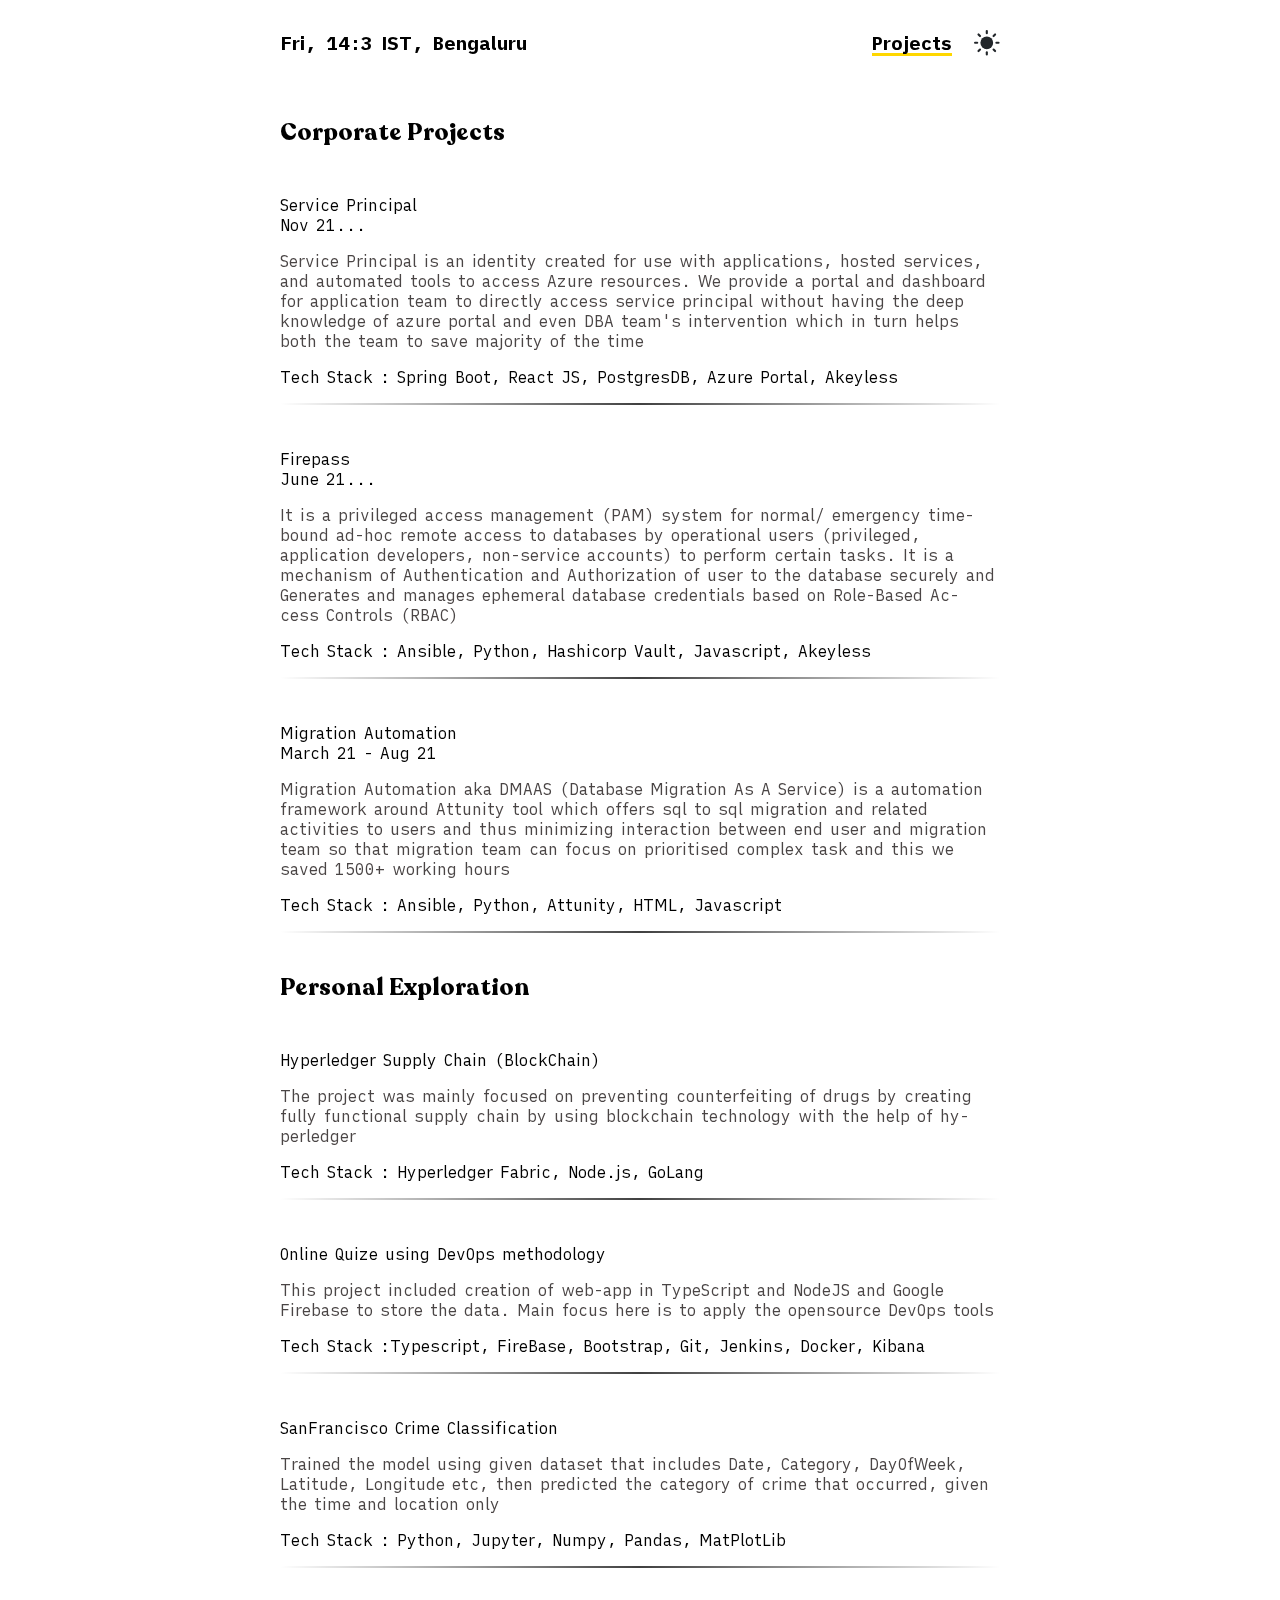
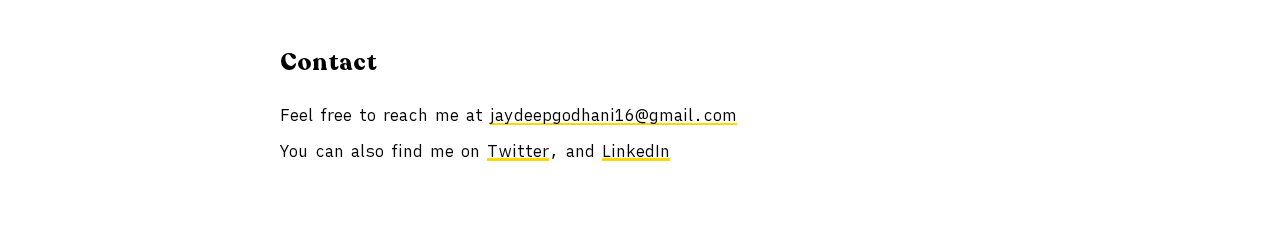
==== projects.html @ 2c98d40e "content added" ====
<!DOCTYPE html>
<html lang="en">

<head>
  <meta charset="UTF-8">
  <meta http-equiv="X-UA-Compatible" content="IE=edge">
  <meta name="viewport" content="width=device-width, initial-scale=1.0">
  <meta name="color-scheme" content="light dark">
  <title>Projects</title>
  <link rel="stylesheet" href="./style.css">
  <script src="components/footer.js" type="text/javascript" defer></script>
  <script>
    document.documentElement.dataset.theme = localStorage.getItem('theme-preference') || 'light';
  </script>
</head>

<body>
  <header class="nav">
    <span><a href="/index.html" id="time-header"></a></span>
    <span class="right-aligned"><a href="/projects.html" class="ngc">Projects</a>&nbsp;
      <button title="Toggles light &amp; dark" aria-label="light" aria-live="polite" class="theme-toggle"
    id="theme-toggle"><svg viewBox="0 0 24 24" aria-hidden="true" class="sun-and-moon" height="22" width="22">
      <mask class="moon" id="moon-mask">
        <rect fill="white" height="100%" width="100%" x="0" y="0"></rect>
        <circle cx="24" cy="10" fill="black" r="6"></circle>
      </mask>
      <circle class="sun" cx="12" cy="12" fill="currentColor" mask="url(#moon-mask)" r="6"></circle>
      <g class="sun-beams" stroke="currentColor">
        <line x1="12" x2="12" y1="1" y2="3"></line>
        <line x1="12" x2="12" y1="21" y2="23"></line>
        <line x1="4.22" x2="5.64" y1="4.22" y2="5.64"></line>
        <line x1="18.36" x2="19.78" y1="18.36" y2="19.78"></line>
        <line x1="1" x2="3" y1="12" y2="12"></line>
        <line x1="21" x2="23" y1="12" y2="12"></line>
        <line x1="4.22" x2="5.64" y1="19.78" y2="18.36"></line>
        <line x1="18.36" x2="19.78" y1="5.64" y2="4.22"></line>
      </g>
    </svg></button>
    </span>
  </header>
  <div class="invertedcursor"></div>

  <div class="centered">
    <div class="padding-content">
      <div class="semibold-font">Corporate Projects</div>

      <br>
      <p>
      <div>Service Principal<span class="right-aligned">Nov 21...</span></div>
      </p>
      <p class="lightnormal-font">Service Principal is an identity created for use with applications, hosted services,
        and automated tools to access Azure resources. We provide a portal and dashboard for application team to
        directly access service principal without having the deep knowledge of azure portal and even DBA team's
        intervention which in turn helps both the team to save majority of the time</p>
      <p>Tech Stack : Spring Boot, React JS, PostgresDB, Azure Portal, Akeyless</p>
      <hr>
      <br>

      <p>
      <div>Firepass<span class="right-aligned">June 21...</span></div>
      </p>
      <p class="lightnormal-font">It is a privileged access management (PAM) system for normal/ emergency time-bound
        ad-hoc remote access to databases by operational users (privileged, application developers, non-service
        accounts) to perform certain tasks. It is a mechanism of Authentication and Authorization of user to the
        database securely and Generates and manages ephemeral database credentials based on Role-Based Ac- cess Controls
        (RBAC)</p>
      <p>Tech Stack : Ansible, Python, Hashicorp Vault, Javascript, Akeyless</p>
      <hr>
      <br>

      <p>
      <div>Migration Automation<span class="right-aligned">March 21 - Aug 21</span></div>
      </p>
      <p class="lightnormal-font">Migration Automation aka DMAAS (Database Migration As A Service) is a automation
        framework around Attunity tool which offers sql to sql migration and related activities to users and thus
        minimizing interaction between end user and migration team so that migration team can focus on prioritised
        complex task and this we saved 1500+ working hours</p>
      <p>Tech Stack : Ansible, Python, Attunity, HTML, Javascript</p>
      <hr>
      <br>

      <div class="semibold-font">Personal Exploration</div>

      <br>
      <p>
      <div>Hyperledger Supply Chain (BlockChain)</div>
      </p>
      <p class="lightnormal-font">The project was mainly focused on preventing counterfeiting of drugs by creating fully
        functional supply chain by using blockchain technology with the help of hy- perledger</p>
      <p>Tech Stack : Hyperledger Fabric, Node.js, GoLang</p>
      <hr>
      <br>

      <p>
      <div>Online Quize using DevOps methodology</div>
      </p>
      <p class="lightnormal-font">This project included creation of web-app in TypeScript and NodeJS and Google Firebase
        to store the data. Main focus here is to apply the opensource DevOps tools</p>
      <p>Tech Stack :Typescript, FireBase, Bootstrap, Git, Jenkins, Docker, Kibana</p>
      <hr>
      <br>

      <p>
      <div>SanFrancisco Crime Classification</div>
      </p>
      <p class="lightnormal-font">Trained the model using given dataset that includes Date, Category, DayOfWeek,
        Latitude, Longitude etc, then predicted the category of crime that occurred, given the time and location only
      </p>
      <p>Tech Stack : Python, Jupyter, Numpy, Pandas, MatPlotLib</p>
      <hr>
      <br>

    </div>

    <footer-component></footer-component>
  </div>
  <script src="./actions.js"></script>
</body>

</html>
---- style.css ----
/* @font-face {
  font-family: normalNoto;
  src: url(./fonts/notosans-regular-webfont.woff2);
} */

html {
  block-size: 100%;
  color-scheme: light
}

@font-face {
  font-family: extraboldRecoleta;
  src: url(./fonts/Recoleta-Bold.woff2);
}
@font-face {
  font-family: writerNormal;
  src: url(./fonts/iAWriterQuattroV.ttf);
}

* {
  cursor: none;
  box-sizing: border-box;
}

button, :hover {
  cursor: none;
}

[data-theme="light"] {
  --bg-color: #ffffff;
  --font-primary-color: #000000;
  --font-secondary-color: #4a4545;
  --hr-dark: rgb(0, 0, 0, 0);
  --hr-light: rgba(0, 0, 0, 0.75);
  --link-color: rgb(255, 215, 0);
}

[data-theme="dark"] {
  --bg-color: #0e2e3b;
  --font-primary-color: #d8d7c3;
  --font-secondary-color: #a6a6a6;
  --hr-dark: rgba(255,255,255,0);
  --hr-light: rgba(255, 255, 255, 0.75);
  --link-color: #9100f8;
}

.bold-font {
  font-family: extraboldRecoleta;
  font-weight: 600;
  font-size: xx-large;
  padding-top: 10px;
  padding-bottom: 10px;
}

.semibold-font {
  font-family: extraboldRecoleta;
  font-weight: 600;
  font-size: x-large;
  padding-top: 10px;
  padding-bottom: 10px;
}

.lightnormal-font {
  font-family: writerNormal;
  font-size: medium;
  color: var(--font-secondary-color);
}

.nav {
  padding: 30px 15px;
  font-size: larger;
  position: sticky;
  top: 0px;
  backdrop-filter: blur(7px) opacity(0.95);
  overflow: overlay;
  margin: auto;
  height: auto;
  display: flex;
  justify-content: space-between;
  z-index: 1;
  width: 750px;
  font-weight: bold;
}

.centered {
  width: 750px;
  overflow-wrap: break-word;
  position: relative;
  left: 0;
  right: 0;
  margin: auto;
  padding-left: 15px;
  padding-right: 15px;
}

body {
  background-color: var(--bg-color);
  color: var(--font-primary-color);
  position: relative;
  font-family: writerNormal;
  height: 100%;
  margin: 0%;
  scroll-behavior: smooth;
  transition: background-color 1s;
}

.invertedcursor {
  position: fixed;
  width: 1.3em;
  height: 1.3em;
  display: block;
  background: #ffffff;
  border-radius: 50%;
  top: var(--y, -0.5em);
  left: var(--x, -0.5em);
  transform: translate(-50%, -50%);
  z-index: 99;
  pointer-events: none;
  transition: transform .2s;
  mix-blend-mode: difference;
}

svg {
  vertical-align: middle;
  display: inline-block;
}

.padding-content {
  padding-top: 20px;
  padding-bottom: 20px;
}

a, a:link, a:visited {
  color: var(--font-primary-color);
  text-decoration: none;
}

a:hover {
  text-decoration: none;
}

a.ngc, a.ngc:link, a.ngc:visited {
  color: var(--font-primary-color);
  text-decoration: none;
  background-position-y: -0%;
  background-image: linear-gradient( transparent 50%, var(--link-color) 50%);
  transition: background 500ms ease;
  background-size: 2px;
  background-size: auto 175%;
}

a.ngc:hover {
  background-position-y: 100%;
}

hr {
  border: 0;
  height: 2px;
  background-image: linear-gradient(to right, var(--hr-dark), var(--hr-light), var(--hr-dark));
  /* background: #333;
  background-image: linear-gradient(to right, #ccc, #333, #ccc); */
}

#theme-toggle {
  margin: 0 0 0 10px;
}

.right-aligned{
  display: flex;
  flex-direction: row;
  justify-content: space-between;
}


@import"https://unpkg.com/open-props/easings.min.css";

.sun-and-moon>:is(.moon, .sun, .sun-beams) {
  transform-origin: center center
}

.sun-and-moon>:is(.moon, .sun) {
  fill: var(--icon-fill)
}

.theme-toggle:is(:hover, :focus-visible)>.sun-and-moon>:is(.moon, .sun) {
  fill: var(--icon-fill-hover)
}

.sun-and-moon>.sun-beams {
  stroke: var(--icon-fill);
  stroke-width: 2px
}

.theme-toggle:is(:hover, :focus-visible) .sun-and-moon>.sun-beams {
  stroke: var(--icon-fill-hover)
}

[data-theme=dark] .sun-and-moon>.sun {
  transform: scale(1.75)
}

[data-theme=dark] .sun-and-moon>.sun-beams {
  opacity: 0
}

[data-theme=dark] .sun-and-moon>.moon>circle {
  transform: translate(-7px)
}

@supports (cx: 1) {
  [data-theme=dark] .sun-and-moon>.moon>circle {
    transform: translate(0);
    cx: 17
  }
}

@media (prefers-reduced-motion: no-preference) {
  .sun-and-moon>.sun {
    transition: transform .5s var(--ease-elastic-3)
  }

  .sun-and-moon>.sun-beams {
    transition: transform .5s var(--ease-elastic-4), opacity .5s var(--ease-3)
  }

  .sun-and-moon .moon>circle {
    transition: transform .25s var(--ease-out-5)
  }

  @supports (cx: 1) {
    .sun-and-moon .moon>circle {
      transition: cx .25s var(--ease-out-5)
    }
  }

  [data-theme=dark] .sun-and-moon>.sun {
    transform: scale(1.75);
    transition-timing-function: var(--ease-3);
    transition-duration: .25s
  }

  [data-theme=dark] .sun-and-moon>.sun-beams {
    transform: rotate(-25deg);
    transition-duration: .15s
  }

  [data-theme=dark] .sun-and-moon>.moon>circle {
    transition-delay: .25s;
    transition-duration: .5s
  }
}

.theme-toggle {
  --size: 1.6rem;
  --icon-fill: hsl(210 10% 15%);
  --icon-fill-hover: hsl(180, 5%, 4%);
  background: none;
  border: none;
  padding: 0;
  inline-size: var(--size);
  block-size: var(--size);
  aspect-ratio: 1;
  border-radius: 50%;
  cursor: pointer;
  touch-action: manipulation;
  -webkit-tap-highlight-color: transparent;
  outline-offset: 5px
}

.theme-toggle>svg {
  inline-size: 100%;
  block-size: 100%;
  stroke-linecap: round
}

[data-theme=dark] .theme-toggle {
  --icon-fill: hsl(210 14% 70%);
  --icon-fill-hover: hsl(210 17% 90%)
}

@media (hover: none) {
  .theme-toggle {
    --size: 28px
  }
}

html[data-theme=dark] {
  color-scheme: dark
}

@supports not (color-scheme: dark) {
  html[data-theme=dark] {
    background: #111
  }
}
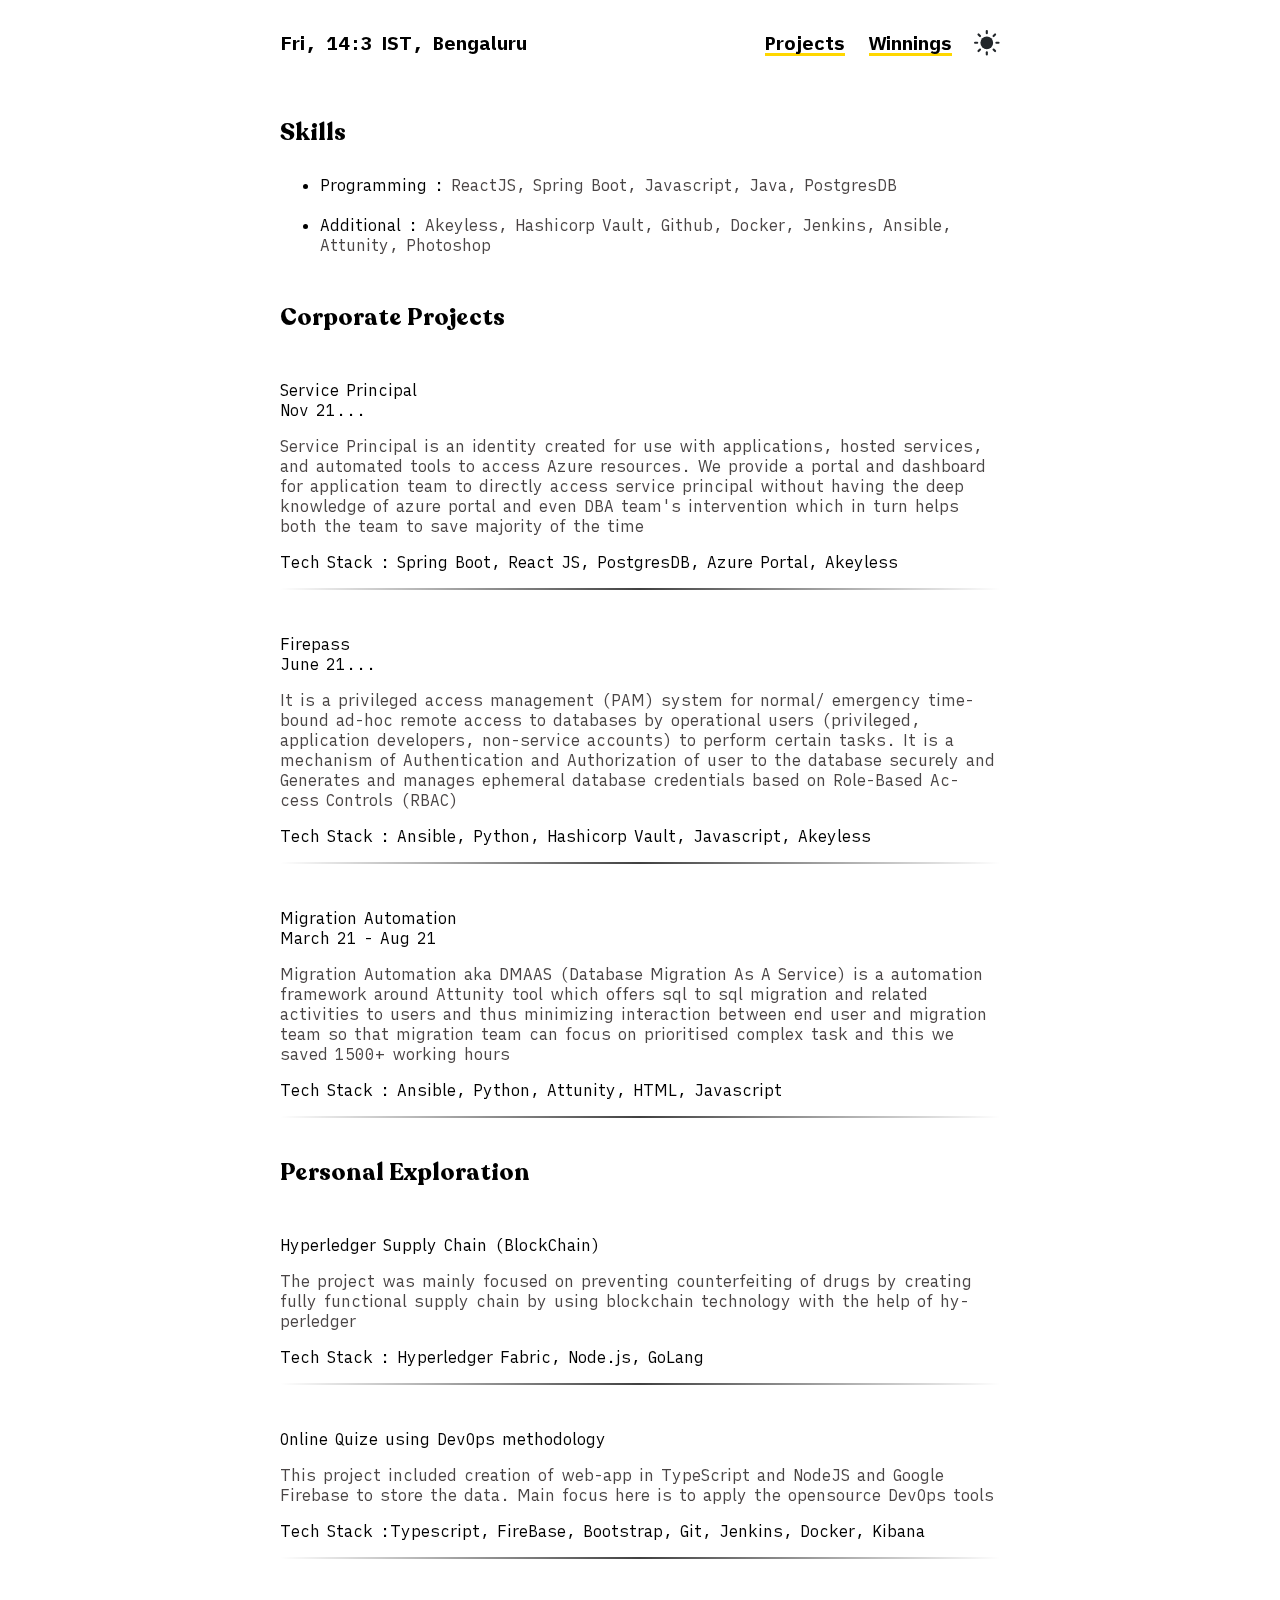
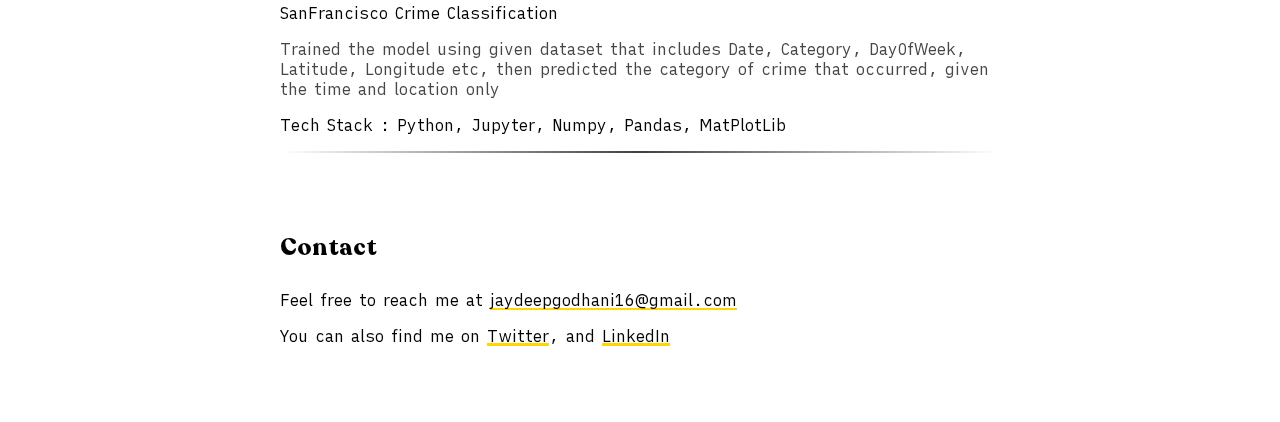
==== commit a2867762: "achievements added" ====
--- a/projects.html
+++ b/projects.html
@@ -17,31 +17,40 @@
 <body>
   <header class="nav">
     <span><a href="/index.html" id="time-header"></a></span>
-    <span class="right-aligned"><a href="/projects.html" class="ngc">Projects</a>&nbsp;
-      <button title="Toggles light &amp; dark" aria-label="light" aria-live="polite" class="theme-toggle"
-    id="theme-toggle"><svg viewBox="0 0 24 24" aria-hidden="true" class="sun-and-moon" height="22" width="22">
-      <mask class="moon" id="moon-mask">
-        <rect fill="white" height="100%" width="100%" x="0" y="0"></rect>
-        <circle cx="24" cy="10" fill="black" r="6"></circle>
-      </mask>
-      <circle class="sun" cx="12" cy="12" fill="currentColor" mask="url(#moon-mask)" r="6"></circle>
-      <g class="sun-beams" stroke="currentColor">
-        <line x1="12" x2="12" y1="1" y2="3"></line>
-        <line x1="12" x2="12" y1="21" y2="23"></line>
-        <line x1="4.22" x2="5.64" y1="4.22" y2="5.64"></line>
-        <line x1="18.36" x2="19.78" y1="18.36" y2="19.78"></line>
-        <line x1="1" x2="3" y1="12" y2="12"></line>
-        <line x1="21" x2="23" y1="12" y2="12"></line>
-        <line x1="4.22" x2="5.64" y1="19.78" y2="18.36"></line>
-        <line x1="18.36" x2="19.78" y1="5.64" y2="4.22"></line>
-      </g>
-    </svg></button>
-    </span>
+    <span class="right-aligned"><a href="/projects.html" class="ngc">Projects</a>&nbsp;&nbsp;
+      <span class="right-aligned"><a href="/winnings.html" class="ngc">Winnings</a>&nbsp;
+        <button title="Toggles light &amp; dark" aria-label="light" aria-live="polite" class="theme-toggle"
+          id="theme-toggle"><svg viewBox="0 0 24 24" aria-hidden="true" class="sun-and-moon" height="22" width="22">
+            <mask class="moon" id="moon-mask">
+              <rect fill="white" height="100%" width="100%" x="0" y="0"></rect>
+              <circle cx="24" cy="10" fill="black" r="6"></circle>
+            </mask>
+            <circle class="sun" cx="12" cy="12" fill="currentColor" mask="url(#moon-mask)" r="6"></circle>
+            <g class="sun-beams" stroke="currentColor">
+              <line x1="12" x2="12" y1="1" y2="3"></line>
+              <line x1="12" x2="12" y1="21" y2="23"></line>
+              <line x1="4.22" x2="5.64" y1="4.22" y2="5.64"></line>
+              <line x1="18.36" x2="19.78" y1="18.36" y2="19.78"></line>
+              <line x1="1" x2="3" y1="12" y2="12"></line>
+              <line x1="21" x2="23" y1="12" y2="12"></line>
+              <line x1="4.22" x2="5.64" y1="19.78" y2="18.36"></line>
+              <line x1="18.36" x2="19.78" y1="5.64" y2="4.22"></line>
+            </g>
+          </svg></button>
+      </span>
   </header>
   <div class="invertedcursor"></div>
 
   <div class="centered">
     <div class="padding-content">
+
+      <div class="semibold-font">Skills</div>
+
+      <ul>
+        <li>Programming : <span class="lightnormal-font">ReactJS, Spring Boot, Javascript, Java, PostgresDB</span></li><br>
+        <li>Additional : <span class="lightnormal-font">Akeyless, Hashicorp Vault, Github, Docker, Jenkins, Ansible, Attunity, Photoshop</span></li><br>
+      </ul>
+
       <div class="semibold-font">Corporate Projects</div>
 
       <br>
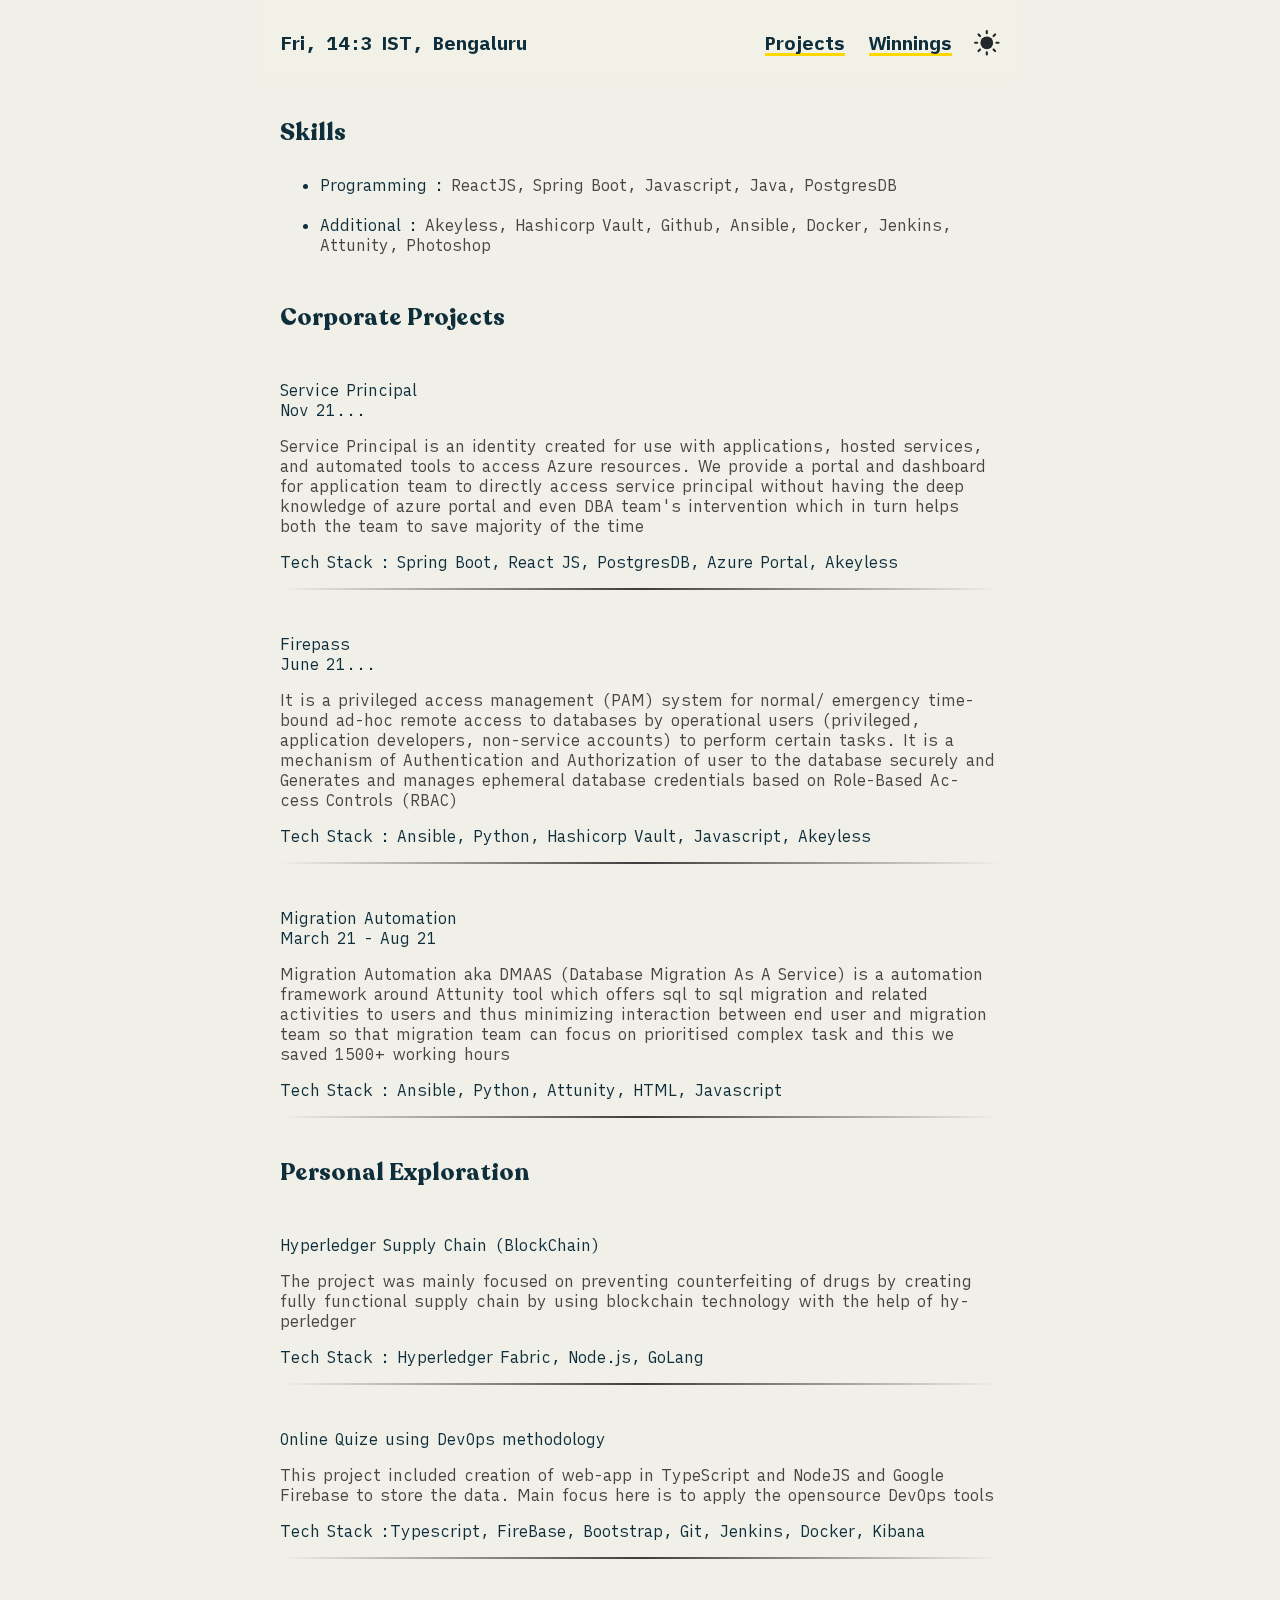
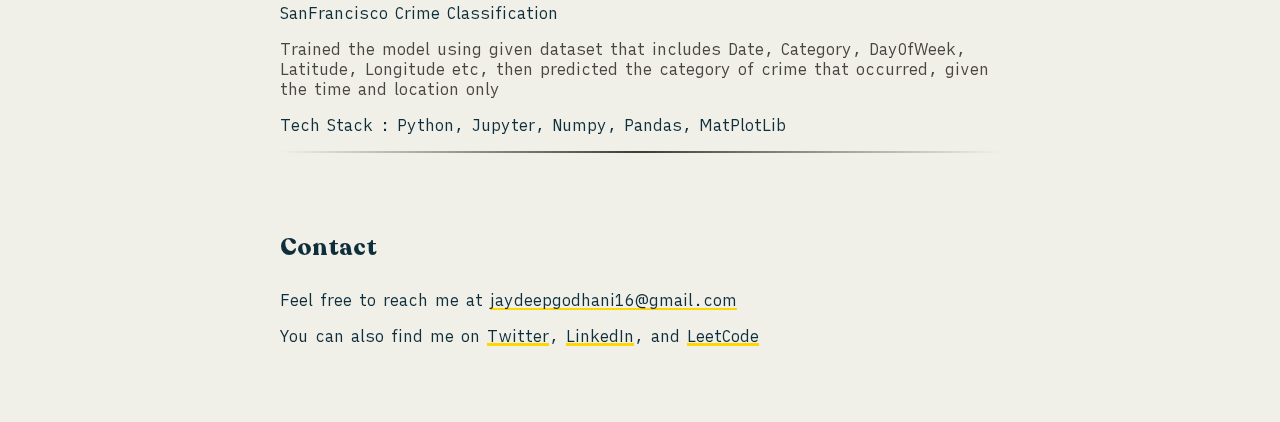
==== commit 289187fc: "added photo, changed bg color, humour added" ====
--- a/projects.html
+++ b/projects.html
@@ -48,7 +48,7 @@
 
       <ul>
         <li>Programming : <span class="lightnormal-font">ReactJS, Spring Boot, Javascript, Java, PostgresDB</span></li><br>
-        <li>Additional : <span class="lightnormal-font">Akeyless, Hashicorp Vault, Github, Docker, Jenkins, Ansible, Attunity, Photoshop</span></li><br>
+        <li>Additional : <span class="lightnormal-font">Akeyless, Hashicorp Vault, Github, Ansible, Docker, Jenkins, Attunity, Photoshop</span></li><br>
       </ul>
 
       <div class="semibold-font">Corporate Projects</div>
--- a/style.css
+++ b/style.css
@@ -27,8 +27,8 @@
 }
 
 [data-theme="light"] {
-  --bg-color: #ffffff;
-  --font-primary-color: #000000;
+  --bg-color: #F1F0E8;
+  --font-primary-color: #0e2e3b;
   --font-secondary-color: #4a4545;
   --hr-dark: rgb(0, 0, 0, 0);
   --hr-light: rgba(0, 0, 0, 0.75);
@@ -91,6 +91,13 @@
   margin: auto;
   padding-left: 15px;
   padding-right: 15px;
+}
+
+.image-style {
+  margin-top: 15px;
+  transform: rotate(-2deg);
+  border: 9px solid white;
+  box-shadow: 10px 10px 12px gray;
 }
 
 body {
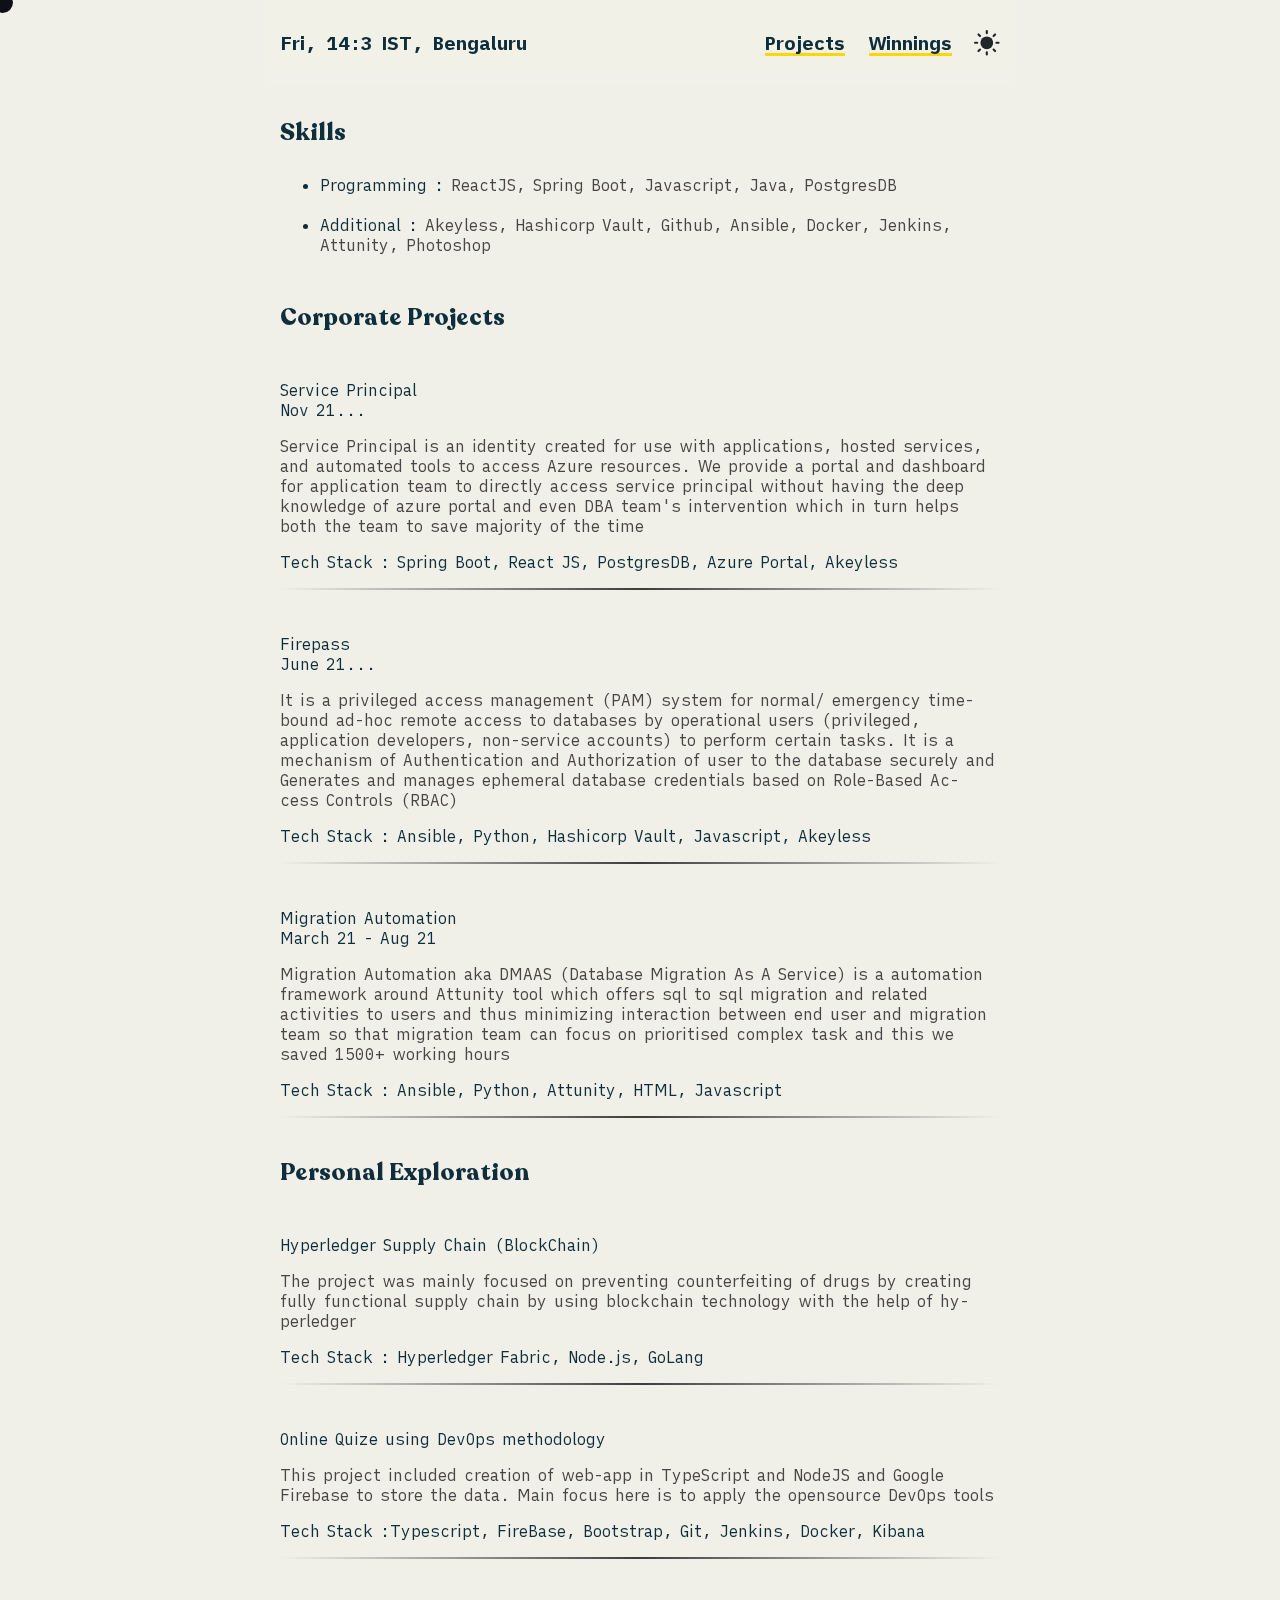
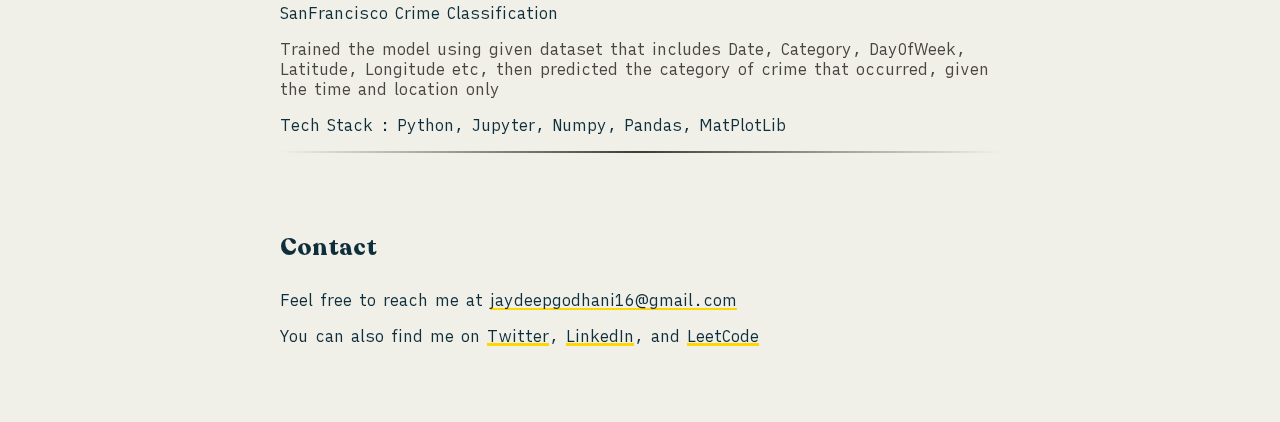
==== commit 859937ad: "cursor link onHover transform bigger" ====
--- a/projects.html
+++ b/projects.html
@@ -39,7 +39,7 @@
           </svg></button>
       </span>
   </header>
-  <div class="invertedcursor"></div>
+  <div id="invertedcursor"></div>
 
   <div class="centered">
     <div class="padding-content">
--- a/style.css
+++ b/style.css
@@ -111,7 +111,7 @@
   transition: background-color 1s;
 }
 
-.invertedcursor {
+#invertedcursor {
   position: fixed;
   width: 1.3em;
   height: 1.3em;
@@ -120,12 +120,18 @@
   border-radius: 50%;
   top: var(--y, -0.5em);
   left: var(--x, -0.5em);
-  transform: translate(-50%, -50%);
+  /* transform: translate(-50%, -50%); */
+  transition: transform 0.4s;
   z-index: 99;
   pointer-events: none;
-  transition: transform .2s;
   mix-blend-mode: difference;
 }
+
+/* .dotted {
+  background-image: radial-gradient(#e0e0d9 10%, transparent 10%);
+  background-position: 0 0, 40px 40px;
+  background-size: 40px 40px;
+} */
 
 svg {
   vertical-align: middle;
